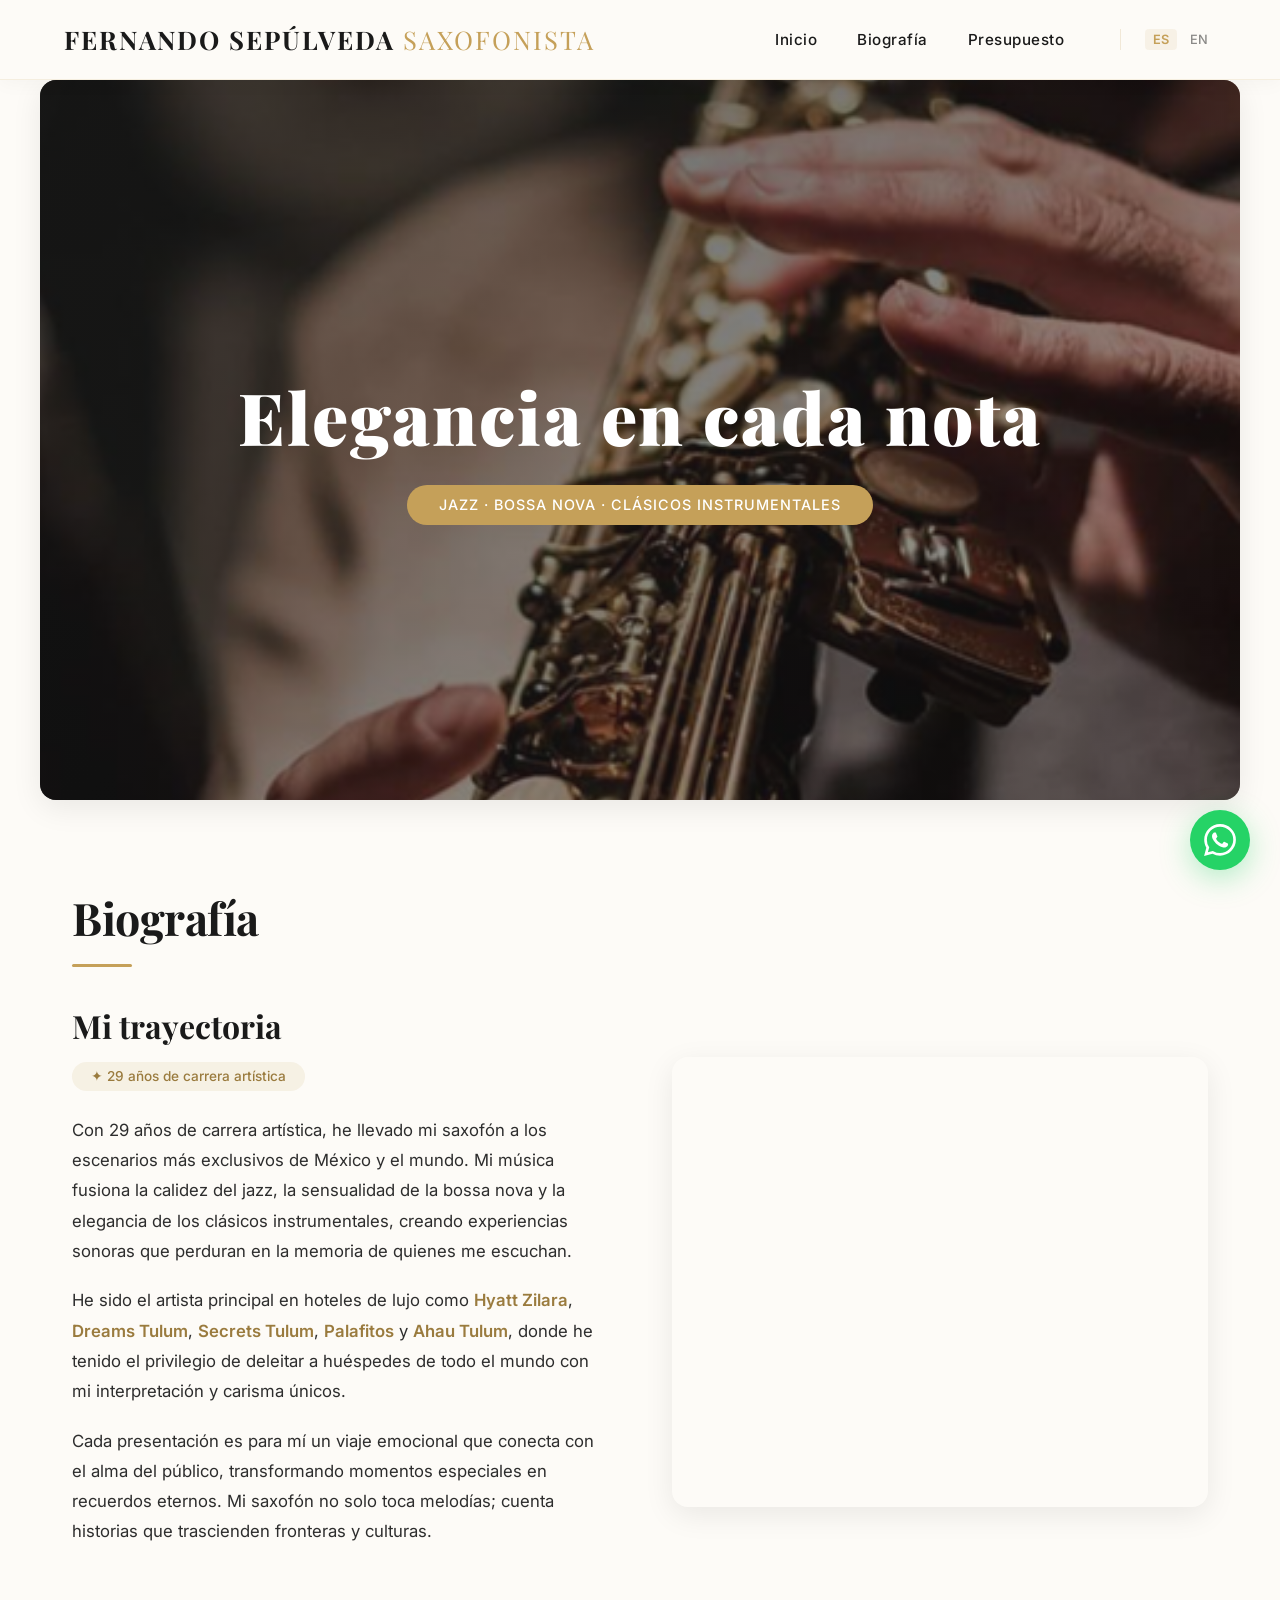
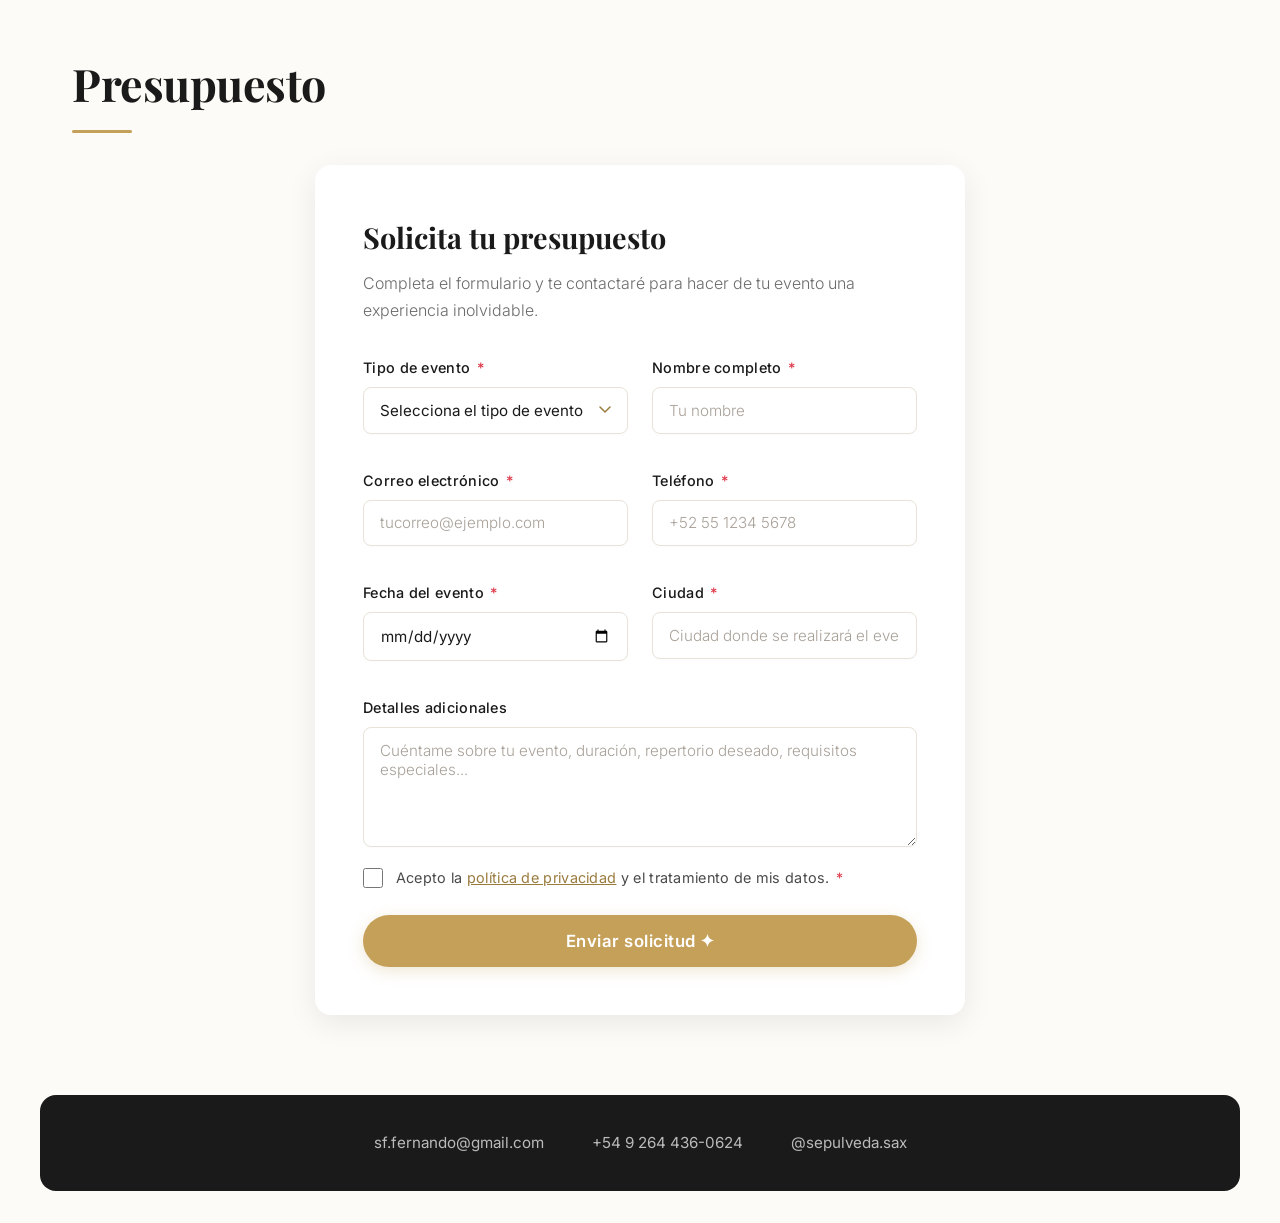
==== index.html @ f137104d "Update index.html" ====
<!DOCTYPE html>
<html lang="es">
<head>
    <meta charset="UTF-8">
    <meta name="viewport" content="width=device-width, initial-scale=1.0">
    <title>Fernando Sepúlveda · Saxofonista</title>
    <link rel="stylesheet" href="styles.css">
</head>
<body>

    <!-- ===== HEADER FIJO ===== -->
    <header class="main-header">
        <div class="logo">Fernando Sepúlveda <span class="logo-sub">Saxofonista</span></div>
        <nav class="main-nav">
            <a href="#inicio">
                <span class="lang-es">Inicio</span>
                <span class="lang-en" style="display:none;">Home</span>
            </a>
            <a href="#biografia">
                <span class="lang-es">Biografía</span>
                <span class="lang-en" style="display:none;">Biography</span>
            </a>
            <a href="#presupuesto">
                <span class="lang-es">Presupuesto</span>
                <span class="lang-en" style="display:none;">Quote</span>
            </a>
            <div class="lang-switcher">
                <button class="active" data-lang="es">ES</button>
                <button data-lang="en">EN</button>
            </div>
        </nav>
    </header>

    <!-- ===== SECCIÓN INICIO (HERO) ===== -->
    <section id="inicio" class="hero-section">
        <div class="hero-overlay">
            <h1>
                <span class="lang-es">Elegancia en cada nota</span>
                <span class="lang-en" style="display:none;">Elegance in Every Note</span>
            </h1>
            <span class="hero-badge">
                <span class="lang-es">Jazz · Bossa Nova · Clásicos Instrumentales</span>
                <span class="lang-en" style="display:none;">Jazz · Bossa Nova · Instrumental Classics</span>
            </span>
        </div>
    </section>

    <!-- ===== SECCIÓN BIOGRAFÍA ===== -->
    <section id="biografia">
        <h2 class="section-title">
            <span class="lang-es">Biografía</span>
            <span class="lang-en" style="display:none;">Biography</span>
        </h2>
        <div class="section-divider"></div>

        <div class="bio-wrapper">
            <!-- Primero el texto (bio-content) -->
            <div class="bio-content">
                <h3>
                    <span class="lang-es">Mi trayectoria</span>
                    <span class="lang-en" style="display:none;">My journey</span>
                </h3>
                <span class="bio-tag">
                    <span class="lang-es">✦ 29 años de carrera artística</span>
                    <span class="lang-en" style="display:none;">✦ 29 years of artistic career</span>
                </span>
                <p>
                    <span class="lang-es">Con 29 años de carrera artística, he llevado mi saxofón a los escenarios más exclusivos de México y el mundo. Mi música fusiona la calidez del jazz, la sensualidad de la bossa nova y la elegancia de los clásicos instrumentales, creando experiencias sonoras que perduran en la memoria de quienes me escuchan.</span>
                    <span class="lang-en" style="display:none;">With 29 years of artistic career, I have taken my saxophone to the most exclusive stages in Mexico and the world. My music blends the warmth of jazz, the sensuality of bossa nova, and the elegance of instrumental classics, creating sound experiences that linger in the memory of those who listen to me.</span>
                </p>
                <p>
                    <span class="lang-es">He sido el artista principal en hoteles de lujo como <span class="bio-highlight">Hyatt Zilara</span>, <span class="bio-highlight">Dreams Tulum</span>, <span class="bio-highlight">Secrets Tulum</span>, <span class="bio-highlight">Palafitos</span> y <span class="bio-highlight">Ahau Tulum</span>, donde he tenido el privilegio de deleitar a huéspedes de todo el mundo con mi interpretación y carisma únicos.</span>
                    <span class="lang-en" style="display:none;">I have been the main artist at luxury hotels such as <span class="bio-highlight">Hyatt Zilara</span>, <span class="bio-highlight">Dreams Tulum</span>, <span class="bio-highlight">Secrets Tulum</span>, <span class="bio-highlight">Palafitos</span> and <span class="bio-highlight">Ahau Tulum</span>, where I have had the privilege of delighting guests from all over the world with my unique interpretation and charisma.</span>
                </p>
                <p>
                    <span class="lang-es">Cada presentación es para mí un viaje emocional que conecta con el alma del público, transformando momentos especiales en recuerdos eternos. Mi saxofón no solo toca melodías; cuenta historias que trascienden fronteras y culturas.</span>
                    <span class="lang-en" style="display:none;">Each performance is for me an emotional journey that connects with the soul of the audience, transforming special moments into eternal memories. My saxophone doesn't just play melodies; it tells stories that transcend borders and cultures.</span>
                </p>
            </div>
            <!-- Después la imagen (bio-image) -->
            <div class="bio-image"></div>
        </div>
    </section>

    <!-- ===== SECCIÓN PRESUPUESTO ===== -->
    <section id="presupuesto">
        <h2 class="section-title">
            <span class="lang-es">Presupuesto</span>
            <span class="lang-en" style="display:none;">Quote</span>
        </h2>
        <div class="section-divider"></div>

        <!-- ===== FORMULARIO DE PRESUPUESTO ===== -->
        <div class="presupuesto-form">
            <h3 style="font-family: 'Playfair Display', serif; font-size: 1.8rem; color: var(--oscuro); margin-bottom: 0.5rem;">
                <span class="lang-es">Solicita tu presupuesto</span>
                <span class="lang-en" style="display:none;">Request your quote</span>
            </h3>
            <p style="color: #6B6B6B; margin-bottom: 2rem; font-weight: 300;">
                <span class="lang-es">Completa el formulario y te contactaré para hacer de tu evento una experiencia inolvidable.</span>
                <span class="lang-en" style="display:none;">Fill out the form and I'll contact you to make your event an unforgettable experience.</span>
            </p>

            <form id="form-presupuesto" action="#" method="POST">
                <div class="form-row">
                    <div class="form-group">
                        <label for="tipo-evento">
                            <span class="lang-es">Tipo de evento <span class="required">*</span></span>
                            <span class="lang-en" style="display:none;">Event type <span class="required">*</span></span>
                        </label>
                        <select id="tipo-evento" name="tipo-evento" required>
                            <option value="">Selecciona el tipo de evento</option>
                            <option value="boda">Boda</option>
                            <option value="corporativo">Evento corporativo</option>
                            <option value="privado">Evento privado</option>
                            <option value="hotel">Hotel / Resort</option>
                            <option value="otro">Otro</option>
                        </select>
                    </div>
                    <div class="form-group">
                        <label for="nombre">
                            <span class="lang-es">Nombre completo <span class="required">*</span></span>
                            <span class="lang-en" style="display:none;">Full name <span class="required">*</span></span>
                        </label>
                        <input type="text" id="nombre" name="nombre" placeholder="Tu nombre" required>
                    </div>
                </div>

                <div class="form-row">
                    <div class="form-group">
                        <label for="email">
                            <span class="lang-es">Correo electrónico <span class="required">*</span></span>
                            <span class="lang-en" style="display:none;">Email <span class="required">*</span></span>
                        </label>
                        <input type="email" id="email" name="email" placeholder="tucorreo@ejemplo.com" required>
                    </div>
                    <div class="form-group">
                        <label for="telefono">
                            <span class="lang-es">Teléfono <span class="required">*</span></span>
                            <span class="lang-en" style="display:none;">Phone <span class="required">*</span></span>
                        </label>
                        <input type="tel" id="telefono" name="telefono" placeholder="+52 55 1234 5678" required>
                    </div>
                </div>

                <div class="form-row">
                    <div class="form-group">
                        <label for="fecha">
                            <span class="lang-es">Fecha del evento <span class="required">*</span></span>
                            <span class="lang-en" style="display:none;">Event date <span class="required">*</span></span>
                        </label>
                        <input type="date" id="fecha" name="fecha" required>
                    </div>
                    <div class="form-group">
                        <label for="ciudad">
                            <span class="lang-es">Ciudad <span class="required">*</span></span>
                            <span class="lang-en" style="display:none;">City <span class="required">*</span></span>
                        </label>
                        <input type="text" id="ciudad" name="ciudad" placeholder="Ciudad donde se realizará el evento" required>
                    </div>
                </div>

                <div class="form-group">
                    <label for="mensaje">
                        <span class="lang-es">Detalles adicionales</span>
                        <span class="lang-en" style="display:none;">Additional details</span>
                    </label>
                    <textarea id="mensaje" name="mensaje" placeholder="Cuéntame sobre tu evento, duración, repertorio deseado, requisitos especiales..."></textarea>
                </div>

                <div class="checkbox-group">
                    <input type="checkbox" id="politicas" name="politicas" required>
                    <label for="politicas">
                        <span class="lang-es">Acepto la <a href="#">política de privacidad</a> y el tratamiento de mis datos. <span class="required">*</span></span>
                        <span class="lang-en" style="display:none;">I accept the <a href="#">privacy policy</a> and the processing of my data. <span class="required">*</span></span>
                    </label>
                </div>

                <button type="submit" class="btn-enviar">
                    <span class="lang-es">Enviar solicitud ✦</span>
                    <span class="lang-en" style="display:none;">Send request ✦</span>
                </button>
            </form>
        </div>
    </section>

    <!-- ===== FOOTER CENTRALIZADO Y UNIFICADO ===== -->
    <footer class="footer-grid">
        <div style="display: flex; flex-direction: row; justify-content: center; align-items: center; gap: 2rem; width: 100%; flex-wrap: wrap;">
            <a href="mailto:sf.fernando@gmail.com" class="contacto-item" style="font-size: 0.95rem; color: rgba(255,255,255,0.7); font-family: 'Inter', sans-serif; text-decoration: none; transition: all 0.3s ease; cursor: pointer;">
                sf.fernando@gmail.com
            </a>
            <a href="tel:+5492644360624" class="contacto-item" style="font-size: 0.95rem; color: rgba(255,255,255,0.7); font-family: 'Inter', sans-serif; text-decoration: none; transition: all 0.3s ease; cursor: pointer;">
                +54 9 264 436-0624
            </a>
            <a href="https://instagram.com/sepulveda.sax" target="_blank" rel="noopener noreferrer" class="contacto-item" style="font-size: 0.95rem; color: rgba(255,255,255,0.7); font-family: 'Inter', sans-serif; text-decoration: none; transition: all 0.3s ease; cursor: pointer;">
                @sepulveda.sax
            </a>
        </div>
    </footer>

    <!-- ===== BOTÓN FLOTANTE WHATSAPP ===== -->
    <a href="https://wa.me/5492644360624?text=Hola%20Fernando%2C%20me%20encantar%C3%ADa%20contratar%20tus%20servicios%20para%20un%20evento" target="_blank" class="whatsapp-float" aria-label="Contactar por WhatsApp">
        <svg viewBox="0 0 24 24">
            <path d="M17.472 14.382c-.297-.149-1.758-.867-2.03-.967-.273-.099-.471-.148-.67.15-.197.297-.767.966-.94 1.164-.173.199-.347.223-.644.075-.297-.15-1.255-.463-2.39-1.475-.883-.788-1.48-1.761-1.653-2.059-.173-.297-.018-.458.13-.606.134-.133.298-.347.446-.52.149-.174.198-.298.298-.497.099-.198.05-.371-.025-.52-.075-.149-.669-1.612-.916-2.207-.242-.579-.487-.5-.669-.51-.173-.008-.371-.01-.57-.01-.198 0-.52.074-.792.372-.272.297-1.04 1.016-1.04 2.479 0 1.462 1.065 2.875 1.213 3.074.149.198 2.096 3.2 5.077 4.487.709.306 1.262.489 1.694.625.712.227 1.36.195 1.871.118.571-.085 1.758-.719 2.006-1.413.248-.694.248-1.289.173-1.413-.074-.124-.272-.198-.57-.347m-5.421 7.403h-.004a9.87 9.87 0 01-5.031-1.378l-.361-.214-3.741.982.998-3.648-.235-.374a9.86 9.86 0 01-1.51-5.26c.001-5.45 4.436-9.884 9.888-9.884 2.64 0 5.122 1.03 6.988 2.898a9.825 9.825 0 012.893 6.994c-.003 5.45-4.437 9.884-9.885 9.884m8.413-18.297A11.815 11.815 0 0012.05 0C5.495 0 .16 5.335.157 11.892c0 2.096.547 4.142 1.588 5.945L.057 24l6.305-1.654a11.882 11.882 0 005.683 1.448h.005c6.554 0 11.89-5.335 11.893-11.893a11.821 11.821 0 00-3.48-8.413z"/>
        </svg>
    </a>

    <!-- ===== SCRIPT DE IDIOMA ===== -->
    <script>
        document.addEventListener('DOMContentLoaded', function() {
            const langButtons = document.querySelectorAll('.lang-switcher button');
            const esElements = document.querySelectorAll('.lang-es');
            const enElements = document.querySelectorAll('.lang-en');
            const selectElement = document.getElementById('tipo-evento');

            const selectTexts = {
                es: [
                    'Selecciona el tipo de evento',
                    'Boda',
                    'Evento corporativo',
                    'Evento privado',
                    'Hotel / Resort',
                    'Otro'
                ],
                en: [
                    'Select event type',
                    'Wedding',
                    'Corporate event',
                    'Private event',
                    'Hotel / Resort',
                    'Other'
                ]
            };

            function switchLanguage(lang) {
                if (lang === 'es') {
                    esElements.forEach(el => el.style.display = '');
                    enElements.forEach(el => el.style.display = 'none');
                    langButtons.forEach(btn => {
                        btn.classList.toggle('active', btn.dataset.lang === 'es');
                    });
                } else {
                    esElements.forEach(el => el.style.display = 'none');
                    enElements.forEach(el => el.style.display = '');
                    langButtons.forEach(btn => {
                        btn.classList.toggle('active', btn.dataset.lang === 'en');
                    });
                }

                if (selectElement) {
                    const options = selectElement.options;
                    const texts = lang === 'es' ? selectTexts.es : selectTexts.en;
                    for (let i = 0; i < options.length && i < texts.length; i++) {
                        options[i].textContent = texts[i];
                    }
                }
            }

            langButtons.forEach(btn => {
                btn.addEventListener('click', function(e) {
                    const lang = this.dataset.lang;
                    switchLanguage(lang);
                });
            });

            switchLanguage('es');
        });
    </script>

</body>
</html>
---- styles.css ----
/* ===== IMPORTS ===== */
@import url('https://fonts.googleapis.com/css2?family=Playfair+Display:ital,wght@0,400;0,700;0,900;1,400&family=Inter:wght@300;400;500;600;700&display=swap');

/* ===== RESET & BASE ===== */
*,
*::before,
*::after {
    margin: 0;
    padding: 0;
    box-sizing: border-box;
}

html {
    scroll-behavior: smooth;
}

body {
    font-family: 'Inter', sans-serif;
    background-color: #FDFBF7;
    color: #1A1A1A;
    line-height: 1.7;
    padding-top: 80px;
}

/* ===== VARIABLES PREMIUM ===== */
:root {
    --crema: #FDFBF7;
    --oscuro: #1A1A1A;
    --dorado: #C5A059;
    --dorado-oscuro: #9A7B3E;
    --blanco: #FFFFFF;
    --whatsapp: #25D366;
    --shadow: 0 8px 30px rgba(0, 0, 0, 0.08);
    --shadow-hover: 0 12px 40px rgba(0, 0, 0, 0.12);
    --radius: 16px;
    --transition: 0.3s cubic-bezier(0.4, 0, 0.2, 1);
}

/* ===== CORRECCIÓN QUIRÚRGICA: FRENO DE MENÚ ===== */
#inicio,
#biografia,
#presupuesto,
.presupuesto-section,
.presupuesto-form,
section[id] {
    scroll-margin-top: 140px;
}

/* ===== HEADER FIJO ===== */
.main-header {
    position: fixed;
    top: 0;
    left: 0;
    width: 100%;
    height: 80px;
    background: rgba(253, 251, 247, 0.92);
    backdrop-filter: blur(12px);
    -webkit-backdrop-filter: blur(12px);
    display: flex;
    align-items: center;
    justify-content: space-between;
    padding: 0 4rem;
    z-index: 1000;
    border-bottom: 1px solid rgba(197, 160, 89, 0.15);
    box-shadow: 0 2px 20px rgba(0, 0, 0, 0.04);
}

.logo {
    font-family: 'Playfair Display', serif;
    font-size: 1.6rem;
    font-weight: 700;
    letter-spacing: 2px;
    color: var(--oscuro);
    text-transform: uppercase;
}

.logo .logo-dot {
    color: var(--dorado);
    margin: 0 0.3rem;
}

.logo .logo-sub {
    color: var(--dorado);
    font-weight: 400;
}

/* ===== NAVEGACIÓN ===== */
.main-nav {
    display: flex;
    align-items: center;
    gap: 2.5rem;
}

.main-nav a {
    color: var(--oscuro);
    text-decoration: none;
    font-weight: 500;
    font-size: 0.95rem;
    letter-spacing: 0.5px;
    transition: var(--transition);
    position: relative;
    padding: 0.3rem 0;
}

.main-nav a::after {
    content: '';
    position: absolute;
    bottom: -2px;
    left: 0;
    width: 0;
    height: 2px;
    background: var(--dorado);
    transition: var(--transition);
}

.main-nav a:hover::after,
.main-nav a.active::after {
    width: 100%;
}

.main-nav a:hover {
    color: var(--dorado-oscuro);
}

.main-nav a.active {
    color: var(--dorado-oscuro);
}

/* ===== SELECTOR DE IDIOMAS ===== */
.lang-switcher {
    display: flex;
    gap: 0.3rem;
    margin-left: 1rem;
    padding-left: 1.5rem;
    border-left: 1px solid rgba(197, 160, 89, 0.2);
}

.lang-switcher button {
    background: none;
    border: none;
    font-family: 'Inter', sans-serif;
    font-size: 0.8rem;
    font-weight: 500;
    color: var(--oscuro);
    opacity: 0.5;
    cursor: pointer;
    padding: 0.2rem 0.5rem;
    border-radius: 4px;
    transition: var(--transition);
}

.lang-switcher button:hover {
    opacity: 0.8;
}

.lang-switcher button.active {
    opacity: 1;
    color: var(--dorado);
    font-weight: 600;
    background: rgba(197, 160, 89, 0.1);
}

/* ===== SECCIONES ===== */
section {
    max-width: 1200px;
    margin: 0 auto 5rem auto;
    padding: 0 2rem;
}

/* ===== PORTADA (HERO) ===== */
.hero-section {
    position: relative;
    min-height: 80vh;
    border-radius: var(--radius);
    overflow: hidden;
    margin-bottom: 5rem;
    background: url('kabuz.png') center / cover no-repeat;
    box-shadow: var(--shadow);
}

.hero-overlay {
    position: absolute;
    inset: 0;
    background: linear-gradient(135deg, rgba(26, 26, 26, 0.7) 0%, rgba(26, 26, 26, 0.4) 100%);
    display: flex;
    flex-direction: column;
    justify-content: center;
    align-items: center;
    text-align: center;
    padding: 3rem;
}

.hero-overlay h1 {
    font-family: 'Playfair Display', serif;
    font-size: 4.5rem;
    font-weight: 900;
    color: var(--blanco);
    margin-bottom: 0.5rem;
    letter-spacing: 2px;
}

.hero-overlay .hero-subtitle {
    font-size: 1.3rem;
    font-weight: 300;
    color: rgba(255, 255, 255, 0.85);
    letter-spacing: 4px;
    text-transform: uppercase;
    margin-bottom: 1.5rem;
}

.hero-overlay .hero-badge {
    display: inline-block;
    background: var(--dorado);
    color: var(--blanco);
    padding: 0.5rem 2rem;
    border-radius: 30px;
    font-size: 0.9rem;
    font-weight: 500;
    letter-spacing: 1px;
    text-transform: uppercase;
}

/* ===== TÍTULOS DE SECCIÓN ===== */
.section-title {
    font-family: 'Playfair Display', serif;
    font-size: 2.8rem;
    font-weight: 700;
    color: var(--oscuro);
    margin-bottom: 0.5rem;
    letter-spacing: -0.5px;
}

.section-subtitle {
    font-size: 1.1rem;
    color: #6B6B6B;
    margin-bottom: 2.5rem;
    font-weight: 300;
}

.section-divider {
    width: 60px;
    height: 3px;
    background: var(--dorado);
    margin: 0.5rem 0 2rem 0;
    border-radius: 10px;
}

/* ===== BIOGRAFÍA ===== */
.bio-wrapper {
    display: flex;
    flex-direction: row;
    gap: 4rem;
    align-items: center;
}

.bio-image {
    height: 450px;
    border-radius: var(--radius);
    background: url('perfil1.PNG') center top / cover no-repeat;
    box-shadow: var(--shadow);
    transition: var(--transition);
    flex: 1;
    order: 2;
}

.bio-content {
    flex: 1;
    order: 1;
}

.bio-image:hover {
    transform: scale(1.01);
    box-shadow: var(--shadow-hover);
}

.bio-content h3 {
    font-family: 'Playfair Display', serif;
    font-size: 2rem;
    color: var(--oscuro);
    margin-bottom: 0.5rem;
}

.bio-content .bio-tag {
    display: inline-block;
    background: rgba(197, 160, 89, 0.12);
    color: var(--dorado-oscuro);
    padding: 0.2rem 1.2rem;
    border-radius: 20px;
    font-size: 0.85rem;
    font-weight: 500;
    margin-bottom: 1.5rem;
}

.bio-content p {
    margin-bottom: 1.2rem;
    color: #2D2D2D;
    font-size: 1.05rem;
    line-height: 1.8;
}

.bio-content .bio-highlight {
    color: var(--dorado-oscuro);
    font-weight: 600;
}

/* ===== PRESUPUESTO ===== */
.presupuesto-grid {
    display: grid;
    grid-template-columns: repeat(auto-fit, minmax(260px, 1fr));
    gap: 2rem;
    margin-top: 2rem;
    margin-bottom: 3rem;
}

.tarjeta-precio {
    background: var(--blanco);
    padding: 2.5rem 2rem;
    border-radius: var(--radius);
    border: 1px solid rgba(197, 160, 89, 0.15);
    text-align: center;
    transition: var(--transition);
}

.tarjeta-precio:hover {
    transform: translateY(-8px);
    box-shadow: var(--shadow-hover);
    border-color: var(--dorado);
}

.tarjeta-precio .plan-icon {
    font-size: 2.5rem;
    margin-bottom: 0.5rem;
}

.tarjeta-precio .plan-name {
    font-family: 'Playfair Display', serif;
    font-size: 1.5rem;
    font-weight: 700;
    color: var(--oscuro);
    margin-bottom: 0.3rem;
}

.tarjeta-precio .plan-price {
    font-size: 2.5rem;
    font-weight: 700;
    color: var(--dorado);
    margin: 0.8rem 0;
}

.tarjeta-precio .plan-price small {
    font-size: 1rem;
    font-weight: 400;
    color: #6B6B6B;
}

.tarjeta-precio .plan-features {
    list-style: none;
    margin: 1.5rem 0;
    text-align: left;
}

.tarjeta-precio .plan-features li {
    padding: 0.5rem 0;
    border-bottom: 1px solid rgba(0, 0, 0, 0.04);
    font-size: 0.95rem;
    color: #3D3D3D;
}

.tarjeta-precio .plan-features li:last-child {
    border-bottom: none;
}

.tarjeta-precio .plan-features li::before {
    content: '✦ ';
    color: var(--dorado);
}

.btn-plan {
    display: inline-block;
    background: var(--dorado);
    color: var(--blanco);
    padding: 0.7rem 2.5rem;
    border-radius: 30px;
    text-decoration: none;
    font-weight: 600;
    font-size: 0.95rem;
    transition: var(--transition);
    border: none;
    cursor: pointer;
}

.btn-plan:hover {
    background: var(--dorado-oscuro);
    transform: scale(1.04);
    box-shadow: 0 8px 25px rgba(197, 160, 89, 0.3);
}

.tarjeta-precio.destacada {
    border: 2px solid var(--dorado);
    background: linear-gradient(145deg, #FFFFFF, #FDFBF7);
    position: relative;
}

.tarjeta-precio.destacada::before {
    content: '★ RECOMENDADO';
    position: absolute;
    top: -12px;
    left: 50%;
    transform: translateX(-50%);
    background: var(--dorado);
    color: var(--blanco);
    font-size: 0.7rem;
    font-weight: 700;
    padding: 0.2rem 1.5rem;
    border-radius: 30px;
    letter-spacing: 1px;
}

/* ===== FORMULARIO DE PRESUPUESTO (ESTILOS PREMIUM) ===== */
.presupuesto-form {
    background: var(--blanco);
    padding: 3rem;
    border-radius: var(--radius);
    box-shadow: var(--shadow);
    max-width: 650px;
    margin: 0 auto;
}

.presupuesto-form .form-row {
    display: grid;
    grid-template-columns: 1fr 1fr;
    gap: 1.5rem;
    margin-bottom: 1rem;
}

.presupuesto-form .form-group {
    display: flex;
    flex-direction: column;
    gap: 0.4rem;
    margin-bottom: 1.2rem;
}

.presupuesto-form .form-group.full-width {
    grid-column: 1 / -1;
}

.presupuesto-form label {
    font-weight: 500;
    font-size: 0.9rem;
    color: var(--oscuro);
    letter-spacing: 0.3px;
}

.presupuesto-form label .required {
    color: #DC3545;
    margin-left: 2px;
}

.presupuesto-form input[type="text"],
.presupuesto-form input[type="email"],
.presupuesto-form input[type="tel"],
.presupuesto-form input[type="date"],
.presupuesto-form select,
.presupuesto-form textarea {
    width: 100%;
    padding: 0.8rem 1rem;
    font-family: 'Inter', sans-serif;
    font-size: 0.95rem;
    color: var(--oscuro);
    background: #FFFFFF;
    border: 1.5px solid #E8E3D8;
    border-radius: 8px;
    transition: var(--transition);
    outline: none;
    box-shadow: 0 1px 3px rgba(0, 0, 0, 0.02);
}

.presupuesto-form input[type="text"]:focus,
.presupuesto-form input[type="email"]:focus,
.presupuesto-form input[type="tel"]:focus,
.presupuesto-form input[type="date"]:focus,
.presupuesto-form select:focus,
.presupuesto-form textarea:focus,
.presupuesto-form input[type="text"]:focus-visible,
.presupuesto-form input[type="email"]:focus-visible,
.presupuesto-form input[type="tel"]:focus-visible,
.presupuesto-form input[type="date"]:focus-visible,
.presupuesto-form select:focus-visible,
.presupuesto-form textarea:focus-visible {
    border-color: #C5A059;
    box-shadow: 0 0 0 3px rgba(197, 160, 89, 0.12);
    outline: none;
}

.presupuesto-form input[type="text"]::placeholder,
.presupuesto-form input[type="email"]::placeholder,
.presupuesto-form input[type="tel"]::placeholder,
.presupuesto-form input[type="date"]::placeholder,
.presupuesto-form select::placeholder,
.presupuesto-form textarea::placeholder {
    color: #A8A098;
    font-weight: 300;
}

.presupuesto-form select {
    appearance: none;
    background-image: url("data:image/svg+xml,%3Csvg xmlns='http://www.w3.org/2000/svg' width='12' height='8' viewBox='0 0 12 8'%3E%3Cpath d='M1 1l5 5 5-5' stroke='%239A7B3E' stroke-width='1.5' fill='none' stroke-linecap='round'/%3E%3C/svg%3E");
    background-repeat: no-repeat;
    background-position: right 1rem center;
    background-size: 12px;
    cursor: pointer;
}

.presupuesto-form textarea {
    resize: vertical;
    min-height: 120px;
}

.presupuesto-form .checkbox-group {
    display: flex;
    align-items: flex-start;
    gap: 0.8rem;
    margin: 1rem 0 1.5rem 0;
}

.presupuesto-form .checkbox-group input[type="checkbox"] {
    width: 20px;
    height: 20px;
    min-width: 20px;
    margin-top: 2px;
    accent-color: var(--dorado);
    cursor: pointer;
}

.presupuesto-form .checkbox-group label {
    font-size: 0.9rem;
    font-weight: 400;
    color: #4A4A4A;
    cursor: pointer;
}

.presupuesto-form .checkbox-group label a {
    color: var(--dorado-oscuro);
    text-decoration: underline;
    transition: var(--transition);
}

.presupuesto-form .checkbox-group label a:hover {
    color: var(--dorado);
}

/* ===== BOTÓN DE ENVÍO PREMIUM ===== */
.btn-enviar {
    width: 100%;
    padding: 1rem 2rem;
    background: #C5A059;
    color: #FFFFFF;
    font-family: 'Inter', sans-serif;
    font-size: 1.05rem;
    font-weight: 600;
    border: none;
    border-radius: 30px;
    cursor: pointer;
    transition: var(--transition);
    letter-spacing: 0.5px;
    box-shadow: 0 4px 15px rgba(197, 160, 89, 0.25);
}

.btn-enviar:hover {
    background: #9A7B3E;
    transform: translateY(-2px);
    box-shadow: 0 8px 30px rgba(197, 160, 89, 0.35);
}

.btn-enviar:active {
    transform: translateY(0);
}

/* ===== FOOTER REDISEÑADO ===== */
.footer-grid {
    max-width: 1200px;
    margin: 0 auto 2rem auto;
    padding: 2rem 2rem;
    background: var(--oscuro);
    border-radius: var(--radius);
    display: flex;
    justify-content: center;
    align-items: center;
    flex-wrap: wrap;
    gap: 2rem;
}

/* ===== CONTACTO ITEMS ===== */
.contacto-item {
    font-size: 0.95rem;
    color: rgba(255, 255, 255, 0.7);
    font-family: 'Inter', sans-serif;
    text-decoration: none;
    transition: all 0.3s ease;
    cursor: pointer;
    padding: 0.2rem 0.5rem;
    border-radius: 4px;
}

.contacto-item:hover {
    color: #C5A059;
    transform: scale(1.02);
    background: rgba(197, 160, 89, 0.08);
}

/* ===== BOTÓN FLOTANTE WHATSAPP ===== */
.whatsapp-float {
    position: fixed;
    bottom: 30px;
    right: 30px;
    z-index: 999;
    width: 60px;
    height: 60px;
    background: var(--whatsapp);
    border-radius: 50%;
    display: flex;
    align-items: center;
    justify-content: center;
    box-shadow: 0 8px 30px rgba(37, 211, 102, 0.35);
    transition: var(--transition);
    text-decoration: none;
}

.whatsapp-float:hover {
    transform: scale(1.1);
    box-shadow: 0 12px 40px rgba(37, 211, 102, 0.45);
}

.whatsapp-float svg {
    width: 32px;
    height: 32px;
    fill: var(--blanco);
}

/* ===== RESPONSIVE ===== */
@media (max-width: 992px) {
    .main-header {
        padding: 0 2rem;
    }

    .main-nav {
        gap: 1.5rem;
    }

    .hero-overlay h1 {
        font-size: 3.5rem;
    }

    .bio-wrapper {
        gap: 2.5rem;
    }

    .presupuesto-form {
        padding: 2rem;
    }
}

@media (max-width: 768px) {
    body {
        padding-top: 130px;
    }

    #inicio,
    #biografia,
    #presupuesto,
    .presupuesto-section,
    .presupuesto-form,
    section[id] {
        scroll-margin-top: 140px;
    }

    .main-header {
        height: auto;
        padding: 0.8rem 1rem;
        flex-wrap: wrap;
        gap: 0.5rem;
        flex-direction: column;
        align-items: center;
        width: 100%;
        background: rgba(253, 251, 247, 0.95);
    }

    .logo {
        font-size: 1.05rem;
        letter-spacing: 1px;
        text-align: center;
        padding: 0.2rem 0;
        width: 100%;
    }

    .logo .logo-dot {
        margin: 0 0.15rem;
    }

    .main-nav {
        gap: 0.6rem;
        flex-wrap: wrap;
        justify-content: center;
        width: 100%;
        padding: 0.2rem 0;
    }

    .main-nav a {
        font-size: 0.85rem;
        padding: 0.2rem 0.4rem;
    }

    .lang-switcher {
        margin-left: 0.3rem;
        padding-left: 0.6rem;
    }

    .lang-switcher button {
        font-size: 0.7rem;
        padding: 0.1rem 0.3rem;
    }

    .hero-section {
        min-height: 60vh;
        margin-bottom: 3rem;
    }

    .hero-overlay h1 {
        font-size: 2.5rem;
    }

    .hero-overlay .hero-subtitle {
        font-size: 1rem;
        letter-spacing: 2px;
    }

    section {
        padding: 0 1.2rem;
        margin-bottom: 3rem;
    }

    .section-title {
        font-size: 2.2rem;
    }

    /* ===== BIOGRAFÍA MÓVIL ===== */
    .bio-wrapper {
        flex-direction: column;
        gap: 2rem;
    }

    .bio-image {
        height: 340px;
        order: 1;
        width: 100%;
        background: url('perfil1.PNG') center top / cover no-repeat;
    }

    .bio-content {
        order: 2;
        width: 100%;
    }

    .presupuesto-grid {
        grid-template-columns: 1fr;
        max-width: 400px;
        margin-left: auto;
        margin-right: auto;
    }

    /* ===== FORMULARIO MÓVIL ===== */
    .presupuesto-form {
        padding: 1.2rem;
        width: 100%;
        max-width: 100%;
        margin: 0;
    }

    .presupuesto-form .form-row {
        grid-template-columns: 1fr;
        gap: 0;
        width: 100%;
    }

    .presupuesto-form .form-group {
        width: 100%;
        margin-bottom: 1rem;
    }

    .presupuesto-form .form-group.full-width {
        grid-column: 1;
    }

    .presupuesto-form input[type="text"],
    .presupuesto-form input[type="email"],
    .presupuesto-form input[type="tel"],
    .presupuesto-form input[type="date"],
    .presupuesto-form select,
    .presupuesto-form textarea {
        width: 100%;
        font-size: 0.95rem;
        padding: 0.8rem 1rem;
    }

    .footer-grid {
        flex-direction: column;
        align-items: center;
        padding: 2rem 1.5rem;
        gap: 1rem;
    }

    .whatsapp-float {
        width: 50px;
        height: 50px;
        bottom: 20px;
        right: 20px;
    }

    .whatsapp-float svg {
        width: 26px;
        height: 26px;
    }
}

@media (max-width: 480px) {
    .main-nav a {
        font-size: 0.75rem;
    }

    .main-nav {
        gap: 0.5rem;
    }

    .lang-switcher button {
        font-size: 0.6rem;
        padding: 0.1rem 0.25rem;
    }

    .hero-overlay h1 {
        font-size: 2rem;
    }

    .hero-overlay .hero-subtitle {
        font-size: 0.8rem;
        letter-spacing: 1px;
    }

    .section-title {
        font-size: 1.8rem;
    }

    .bio-image {
        height: 280px;
        background: url('perfil1.PNG') center top / cover no-repeat;
    }

    .presupuesto-form {
        padding: 1rem;
    }

    .presupuesto-form input[type="text"],
    .presupuesto-form input[type="email"],
    .presupuesto-form input[type="tel"],
    .presupuesto-form input[type="date"],
    .presupuesto-form select,
    .presupuesto-form textarea {
        font-size: 0.9rem;
        padding: 0.7rem 0.8rem;
    }

    .btn-enviar {
        font-size: 0.95rem;
        padding: 0.8rem 1.5rem;
    }

    .contacto-item {
        font-size: 0.85rem;
        padding: 0.1rem 0.3rem;
    }
}
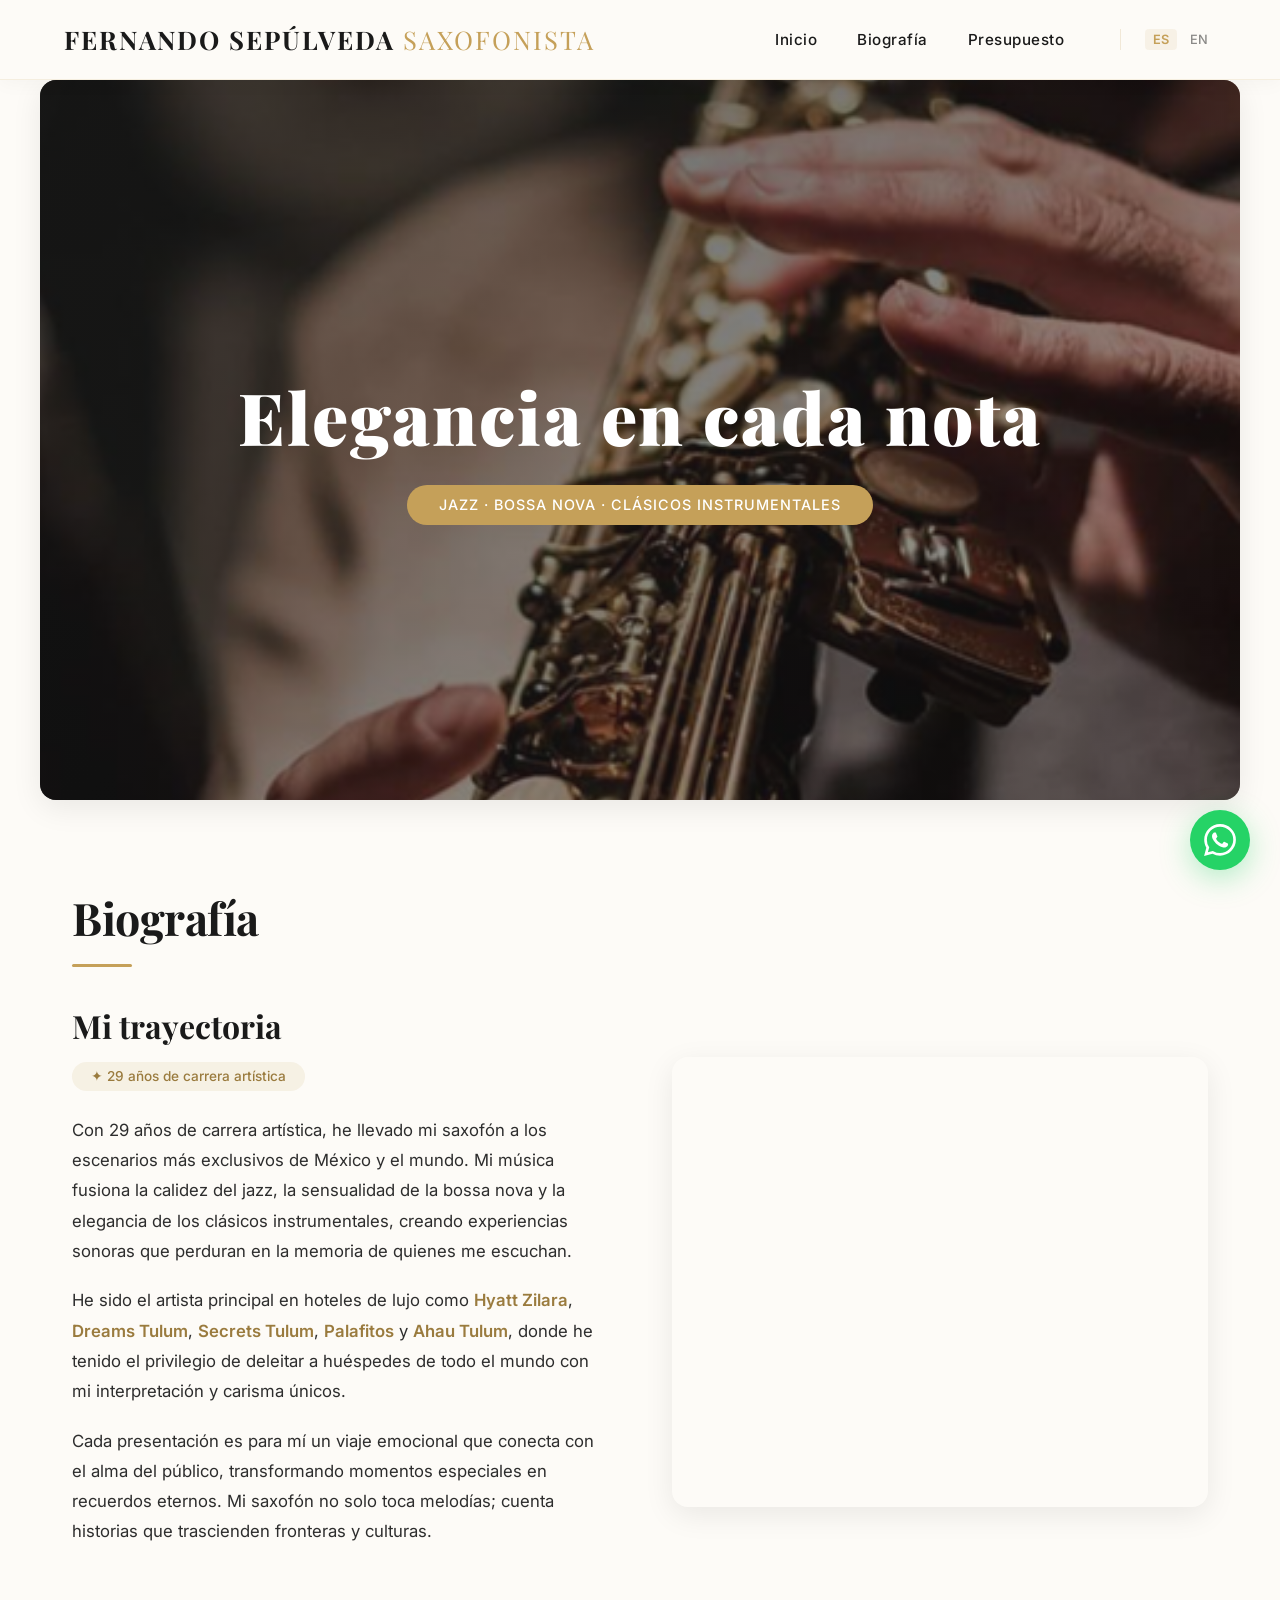
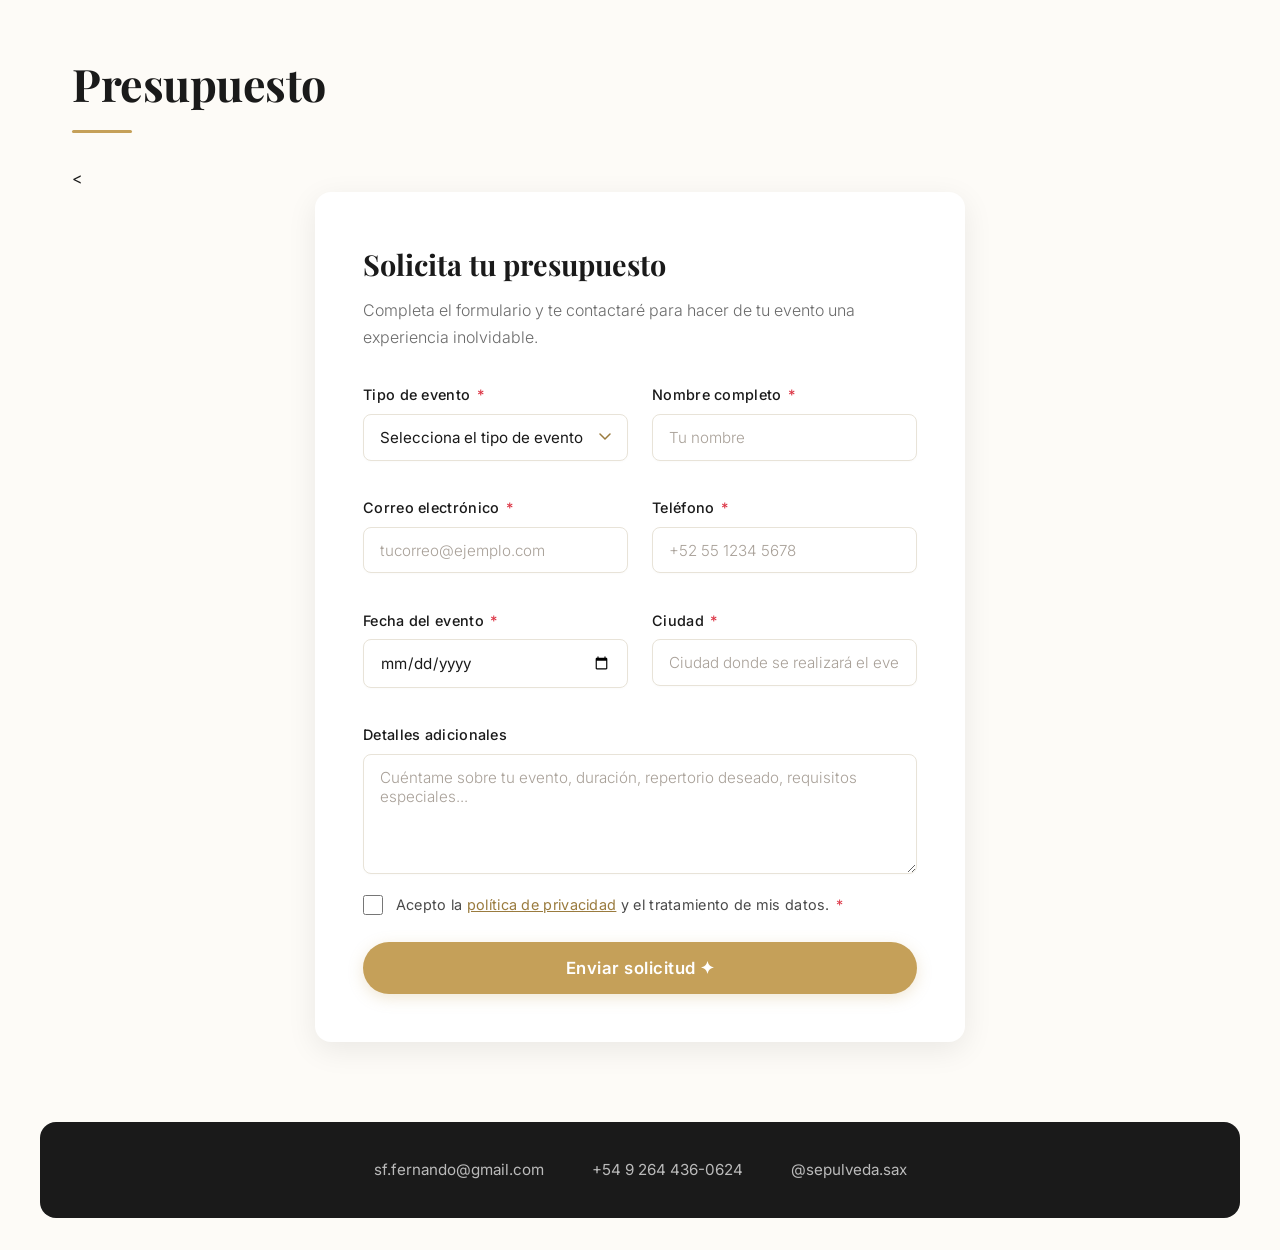
==== commit b29d6b50: "Update index.html" ====
--- a/index.html
+++ b/index.html
@@ -91,7 +91,7 @@
         <div class="section-divider"></div>
 
         <!-- ===== FORMULARIO DE PRESUPUESTO ===== -->
-        <div class="presupuesto-form">
+        <<form class="presupuesto-form" action="https://formspree.io" method="POST">
             <h3 style="font-family: 'Playfair Display', serif; font-size: 1.8rem; color: var(--oscuro); margin-bottom: 0.5rem;">
                 <span class="lang-es">Solicita tu presupuesto</span>
                 <span class="lang-en" style="display:none;">Request your quote</span>
@@ -101,87 +101,103 @@
                 <span class="lang-en" style="display:none;">Fill out the form and I'll contact you to make your event an unforgettable experience.</span>
             </p>
 
-            <form id="form-presupuesto" action="#" method="POST">
-                <div class="form-row">
-                    <div class="form-group">
-                        <label for="tipo-evento">
-                            <span class="lang-es">Tipo de evento <span class="required">*</span></span>
-                            <span class="lang-en" style="display:none;">Event type <span class="required">*</span></span>
-                        </label>
-                        <select id="tipo-evento" name="tipo-evento" required>
-                            <option value="">Selecciona el tipo de evento</option>
-                            <option value="boda">Boda</option>
-                            <option value="corporativo">Evento corporativo</option>
-                            <option value="privado">Evento privado</option>
-                            <option value="hotel">Hotel / Resort</option>
-                            <option value="otro">Otro</option>
-                        </select>
-                    </div>
-                    <div class="form-group">
-                        <label for="nombre">
-                            <span class="lang-es">Nombre completo <span class="required">*</span></span>
-                            <span class="lang-en" style="display:none;">Full name <span class="required">*</span></span>
-                        </label>
-                        <input type="text" id="nombre" name="nombre" placeholder="Tu nombre" required>
-                    </div>
-                </div>
-
-                <div class="form-row">
-                    <div class="form-group">
-                        <label for="email">
-                            <span class="lang-es">Correo electrónico <span class="required">*</span></span>
-                            <span class="lang-en" style="display:none;">Email <span class="required">*</span></span>
-                        </label>
-                        <input type="email" id="email" name="email" placeholder="tucorreo@ejemplo.com" required>
-                    </div>
-                    <div class="form-group">
-                        <label for="telefono">
-                            <span class="lang-es">Teléfono <span class="required">*</span></span>
-                            <span class="lang-en" style="display:none;">Phone <span class="required">*</span></span>
-                        </label>
-                        <input type="tel" id="telefono" name="telefono" placeholder="+52 55 1234 5678" required>
-                    </div>
-                </div>
-
-                <div class="form-row">
-                    <div class="form-group">
-                        <label for="fecha">
-                            <span class="lang-es">Fecha del evento <span class="required">*</span></span>
-                            <span class="lang-en" style="display:none;">Event date <span class="required">*</span></span>
-                        </label>
-                        <input type="date" id="fecha" name="fecha" required>
-                    </div>
-                    <div class="form-group">
-                        <label for="ciudad">
-                            <span class="lang-es">Ciudad <span class="required">*</span></span>
-                            <span class="lang-en" style="display:none;">City <span class="required">*</span></span>
-                        </label>
-                        <input type="text" id="ciudad" name="ciudad" placeholder="Ciudad donde se realizará el evento" required>
-                    </div>
-                </div>
-
-                <div class="form-group">
-                    <label for="mensaje">
-                        <span class="lang-es">Detalles adicionales</span>
-                        <span class="lang-en" style="display:none;">Additional details</span>
-                    </label>
-                    <textarea id="mensaje" name="mensaje" placeholder="Cuéntame sobre tu evento, duración, repertorio deseado, requisitos especiales..."></textarea>
-                </div>
-
-                <div class="checkbox-group">
-                    <input type="checkbox" id="politicas" name="politicas" required>
-                    <label for="politicas">
-                        <span class="lang-es">Acepto la <a href="#">política de privacidad</a> y el tratamiento de mis datos. <span class="required">*</span></span>
-                        <span class="lang-en" style="display:none;">I accept the <a href="#">privacy policy</a> and the processing of my data. <span class="required">*</span></span>
-                    </label>
-                </div>
-
-                <button type="submit" class="btn-enviar">
-                    <span class="lang-es">Enviar solicitud ✦</span>
-                    <span class="lang-en" style="display:none;">Send request ✦</span>
-                </button>
-            </form>
-        </div>
+            <div class="form-row">
+                <div class="form-group">
+                    <label for="tipo-evento">
+                        <span class="lang-es">Tipo de evento <span class="required">*</span></span>
+                        <span class="lang-en" style="display:none;">Event type <span class="required">*</span></span>
+                    </label>
+                    <select id="tipo-evento" name="event_type" required>
+                        <option value="">
+                            <span class="lang-es">Selecciona el tipo de evento</span>
+                            <span class="lang-en" style="display:none;">Select event type</span>
+                        </option>
+                        <option value="boda">
+                            <span class="lang-es">Boda</span>
+                            <span class="lang-en" style="display:none;">Wedding</span>
+                        </option>
+                        <option value="corporativo">
+                            <span class="lang-es">Evento corporativo</span>
+                            <span class="lang-en" style="display:none;">Corporate event</span>
+                        </option>
+                        <option value="privado">
+                            <span class="lang-es">Evento privado</span>
+                            <span class="lang-en" style="display:none;">Private event</span>
+                        </option>
+                        <option value="hotel">
+                            <span class="lang-es">Hotel / Resort</span>
+                            <span class="lang-en" style="display:none;">Hotel / Resort</span>
+                        </option>
+                        <option value="otro">
+                            <span class="lang-es">Otro</span>
+                            <span class="lang-en" style="display:none;">Other</span>
+                        </option>
+                    </select>
+                </div>
+                <div class="form-group">
+                    <label for="nombre">
+                        <span class="lang-es">Nombre completo <span class="required">*</span></span>
+                        <span class="lang-en" style="display:none;">Full name <span class="required">*</span></span>
+                    </label>
+                    <input type="text" id="nombre" name="name" placeholder="Tu nombre" required>
+                </div>
+            </div>
+
+            <div class="form-row">
+                <div class="form-group">
+                    <label for="email">
+                        <span class="lang-es">Correo electrónico <span class="required">*</span></span>
+                        <span class="lang-en" style="display:none;">Email <span class="required">*</span></span>
+                    </label>
+                    <input type="email" id="email" name="email" placeholder="tucorreo@ejemplo.com" required>
+                </div>
+                <div class="form-group">
+                    <label for="telefono">
+                        <span class="lang-es">Teléfono <span class="required">*</span></span>
+                        <span class="lang-en" style="display:none;">Phone <span class="required">*</span></span>
+                    </label>
+                    <input type="tel" id="telefono" name="phone" placeholder="+52 55 1234 5678" required>
+                </div>
+            </div>
+
+            <div class="form-row">
+                <div class="form-group">
+                    <label for="fecha">
+                        <span class="lang-es">Fecha del evento <span class="required">*</span></span>
+                        <span class="lang-en" style="display:none;">Event date <span class="required">*</span></span>
+                    </label>
+                    <input type="date" id="fecha" name="date" required>
+                </div>
+                <div class="form-group">
+                    <label for="ciudad">
+                        <span class="lang-es">Ciudad <span class="required">*</span></span>
+                        <span class="lang-en" style="display:none;">City <span class="required">*</span></span>
+                    </label>
+                    <input type="text" id="ciudad" name="city" placeholder="Ciudad donde se realizará el evento" required>
+                </div>
+            </div>
+
+            <div class="form-group">
+                <label for="mensaje">
+                    <span class="lang-es">Detalles adicionales</span>
+                    <span class="lang-en" style="display:none;">Additional details</span>
+                </label>
+                <textarea id="mensaje" name="message" placeholder="Cuéntame sobre tu evento, duración, repertorio deseado, requisitos especiales..."></textarea>
+            </div>
+
+            <div class="checkbox-group">
+                <input type="checkbox" id="politicas" name="politicas" required>
+                <label for="politicas">
+                    <span class="lang-es">Acepto la <a href="#">política de privacidad</a> y el tratamiento de mis datos. <span class="required">*</span></span>
+                    <span class="lang-en" style="display:none;">I accept the <a href="#">privacy policy</a> and the processing of my data. <span class="required">*</span></span>
+                </label>
+            </div>
+
+            <button type="submit" class="btn-enviar">
+                <span class="lang-es">Enviar solicitud ✦</span>
+                <span class="lang-en" style="display:none;">Send request ✦</span>
+            </button>
+        </form>
     </section>
 
     <!-- ===== FOOTER CENTRALIZADO Y UNIFICADO ===== -->
--- a/styles.css
+++ b/styles.css
@@ -74,11 +74,6 @@
     text-transform: uppercase;
 }
 
-.logo .logo-dot {
-    color: var(--dorado);
-    margin: 0 0.3rem;
-}
-
 .logo .logo-sub {
     color: var(--dorado);
     font-weight: 400;
@@ -254,12 +249,13 @@
 }
 
 .bio-image {
-    height: 450px;
+    display: block;
+    min-height: 450px;
+    flex: 1;
     border-radius: var(--radius);
     background: url('perfil1.PNG') center top / cover no-repeat;
     box-shadow: var(--shadow);
     transition: var(--transition);
-    flex: 1;
     order: 2;
 }
 
@@ -693,10 +689,6 @@
         width: 100%;
     }
 
-    .logo .logo-dot {
-        margin: 0 0.15rem;
-    }
-
     .main-nav {
         gap: 0.6rem;
         flex-wrap: wrap;
@@ -750,10 +742,11 @@
     }
 
     .bio-image {
+        width: 100%;
         height: 340px;
+        min-height: 340px;
         order: 1;
-        width: 100%;
-        background: url('perfil1.PNG') center top / cover no-repeat;
+        flex: none;
     }
 
     .bio-content {
@@ -851,7 +844,7 @@
 
     .bio-image {
         height: 280px;
-        background: url('perfil1.PNG') center top / cover no-repeat;
+        min-height: 280px;
     }
 
     .presupuesto-form {
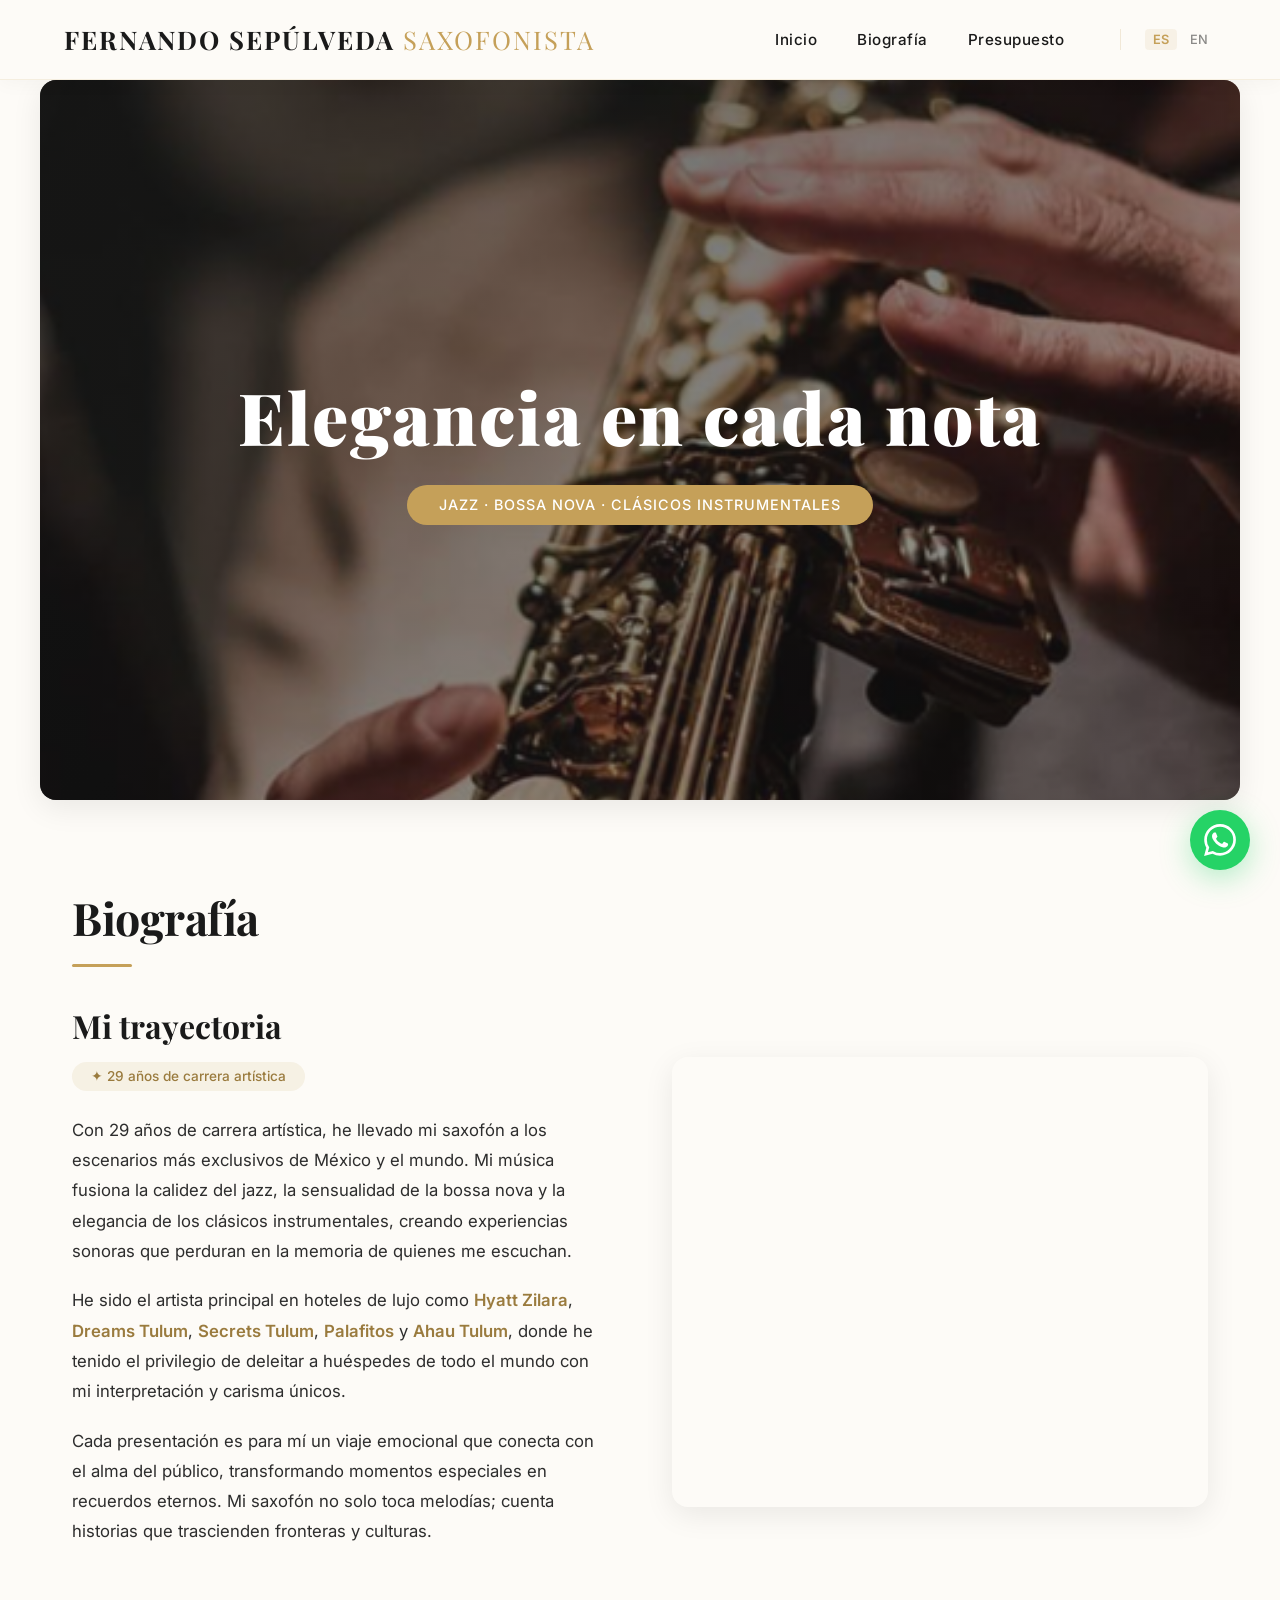
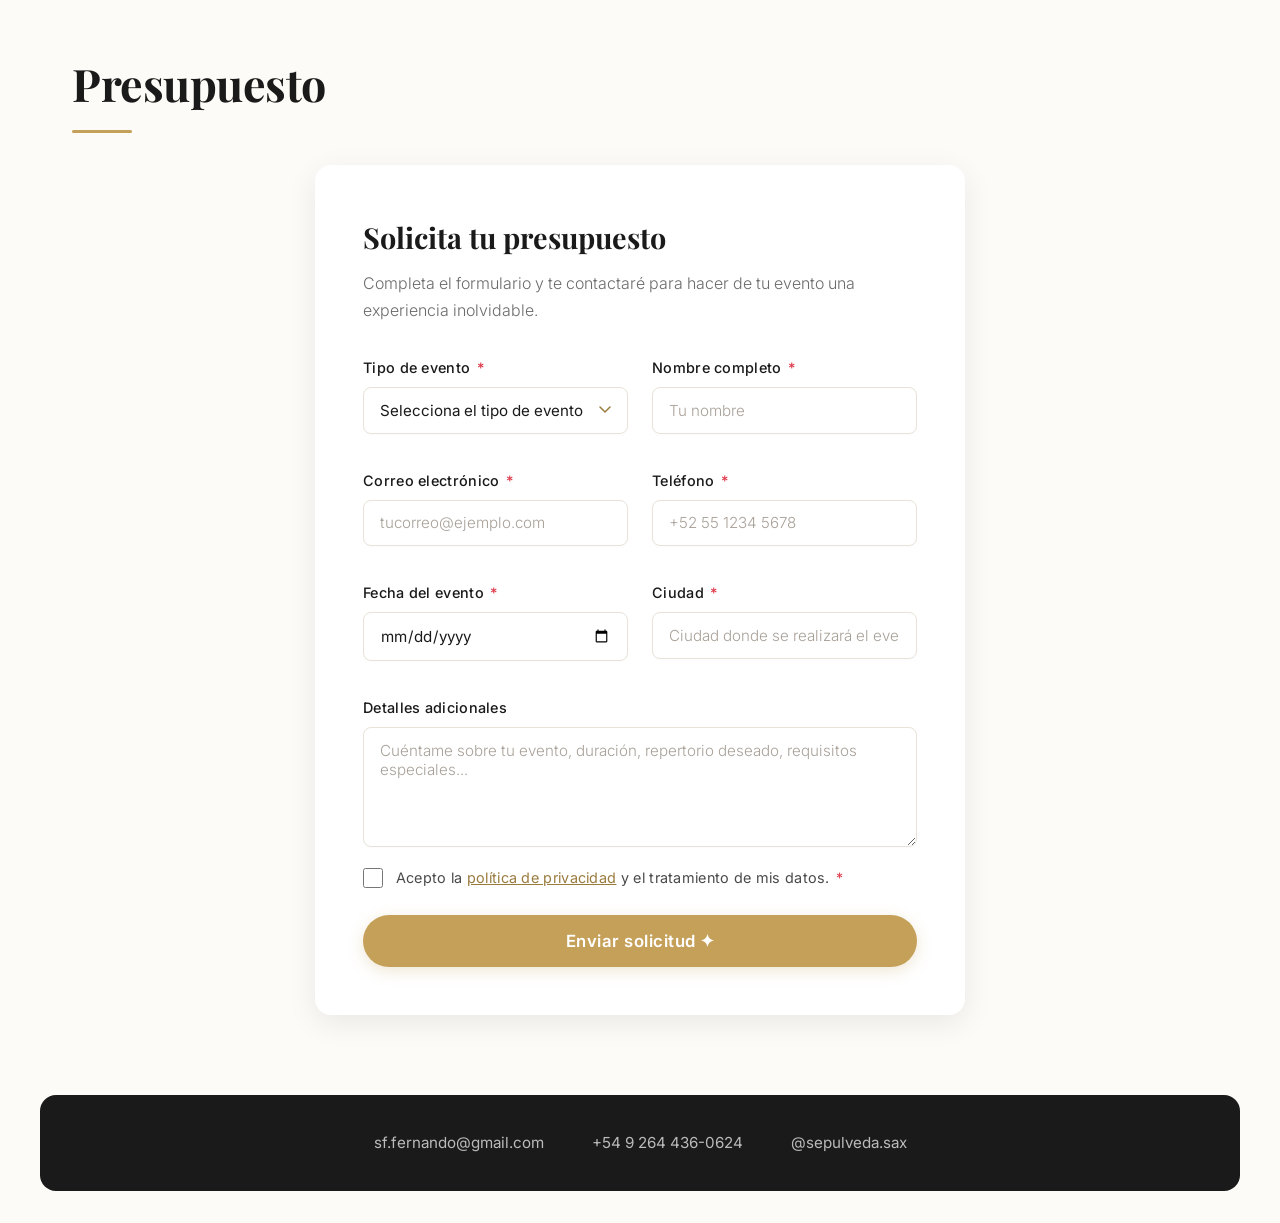
==== commit 821f9f62: "Update index.html" ====
--- a/index.html
+++ b/index.html
@@ -91,7 +91,7 @@
         <div class="section-divider"></div>
 
         <!-- ===== FORMULARIO DE PRESUPUESTO ===== -->
-        <<form class="presupuesto-form" action="https://formspree.io" method="POST">
+        <form class="presupuesto-form" action="https://formspree.io" method="POST">
             <h3 style="font-family: 'Playfair Display', serif; font-size: 1.8rem; color: var(--oscuro); margin-bottom: 0.5rem;">
                 <span class="lang-es">Solicita tu presupuesto</span>
                 <span class="lang-en" style="display:none;">Request your quote</span>
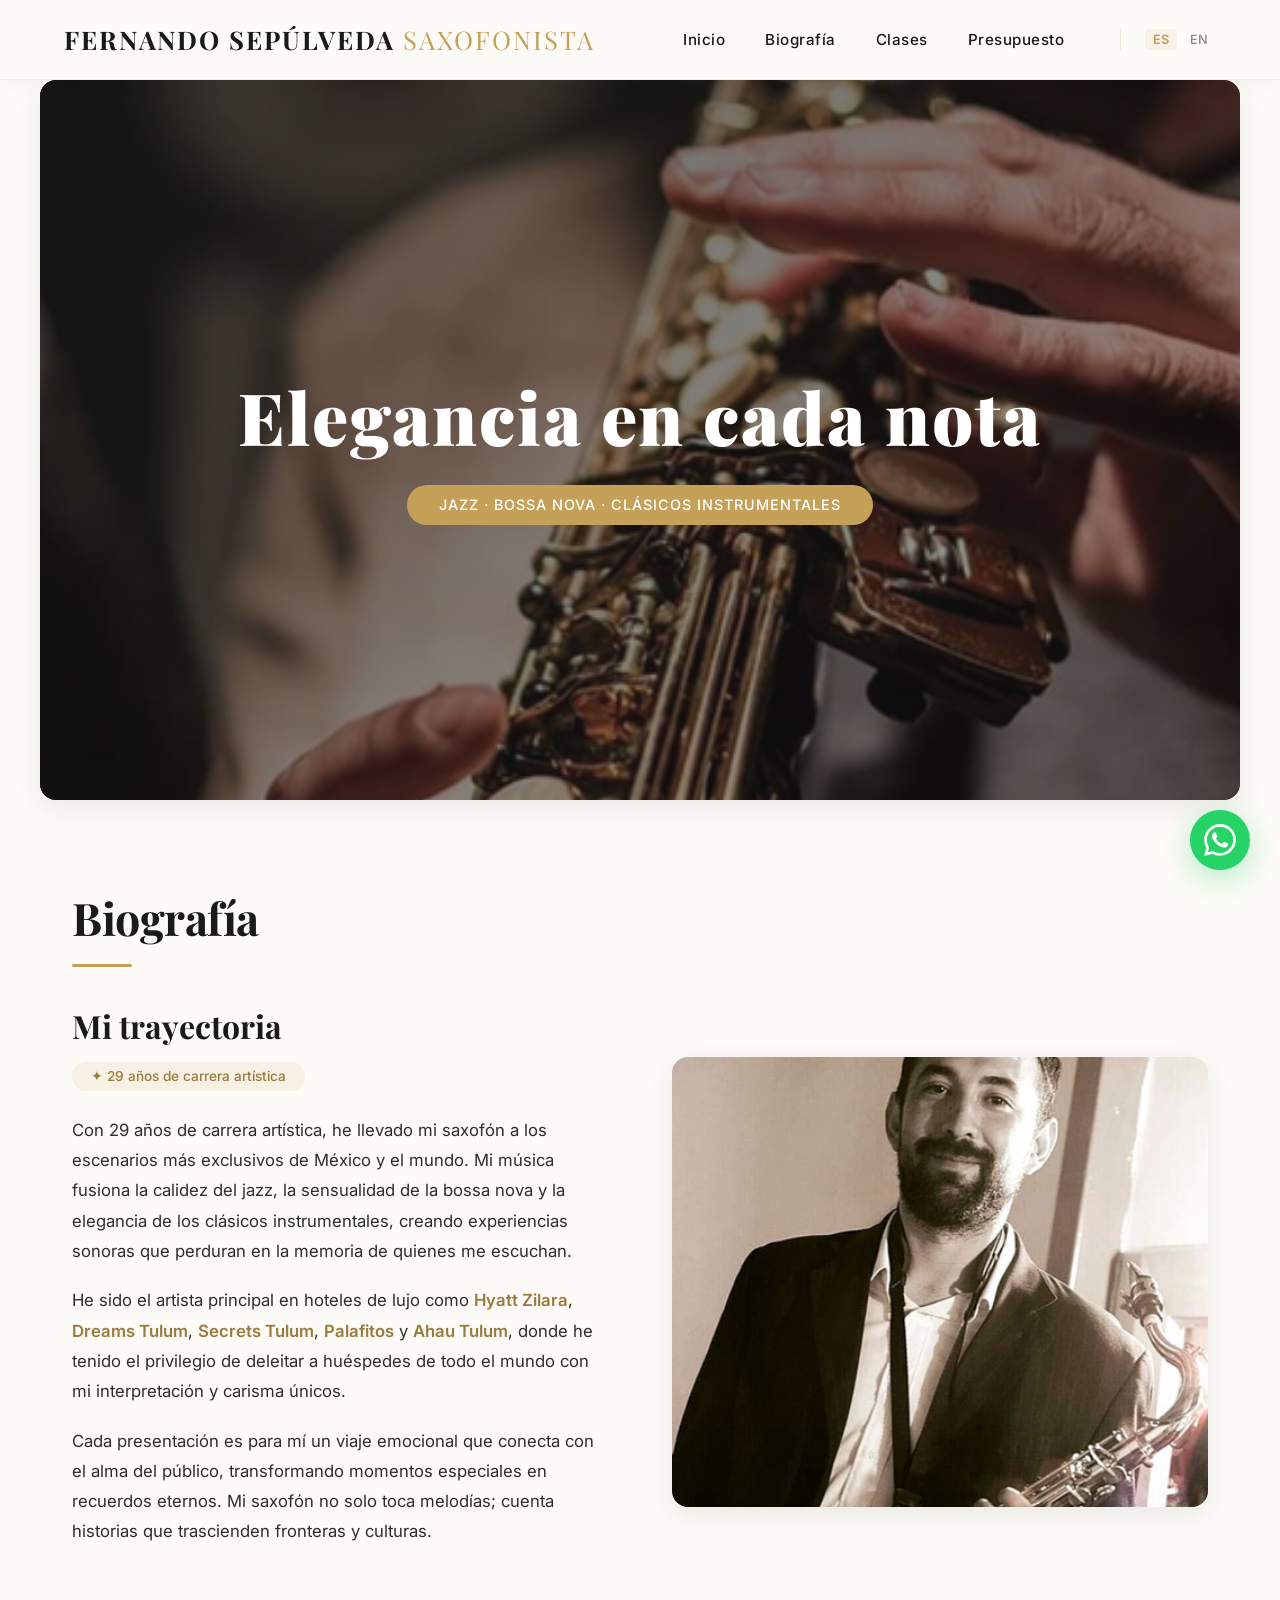
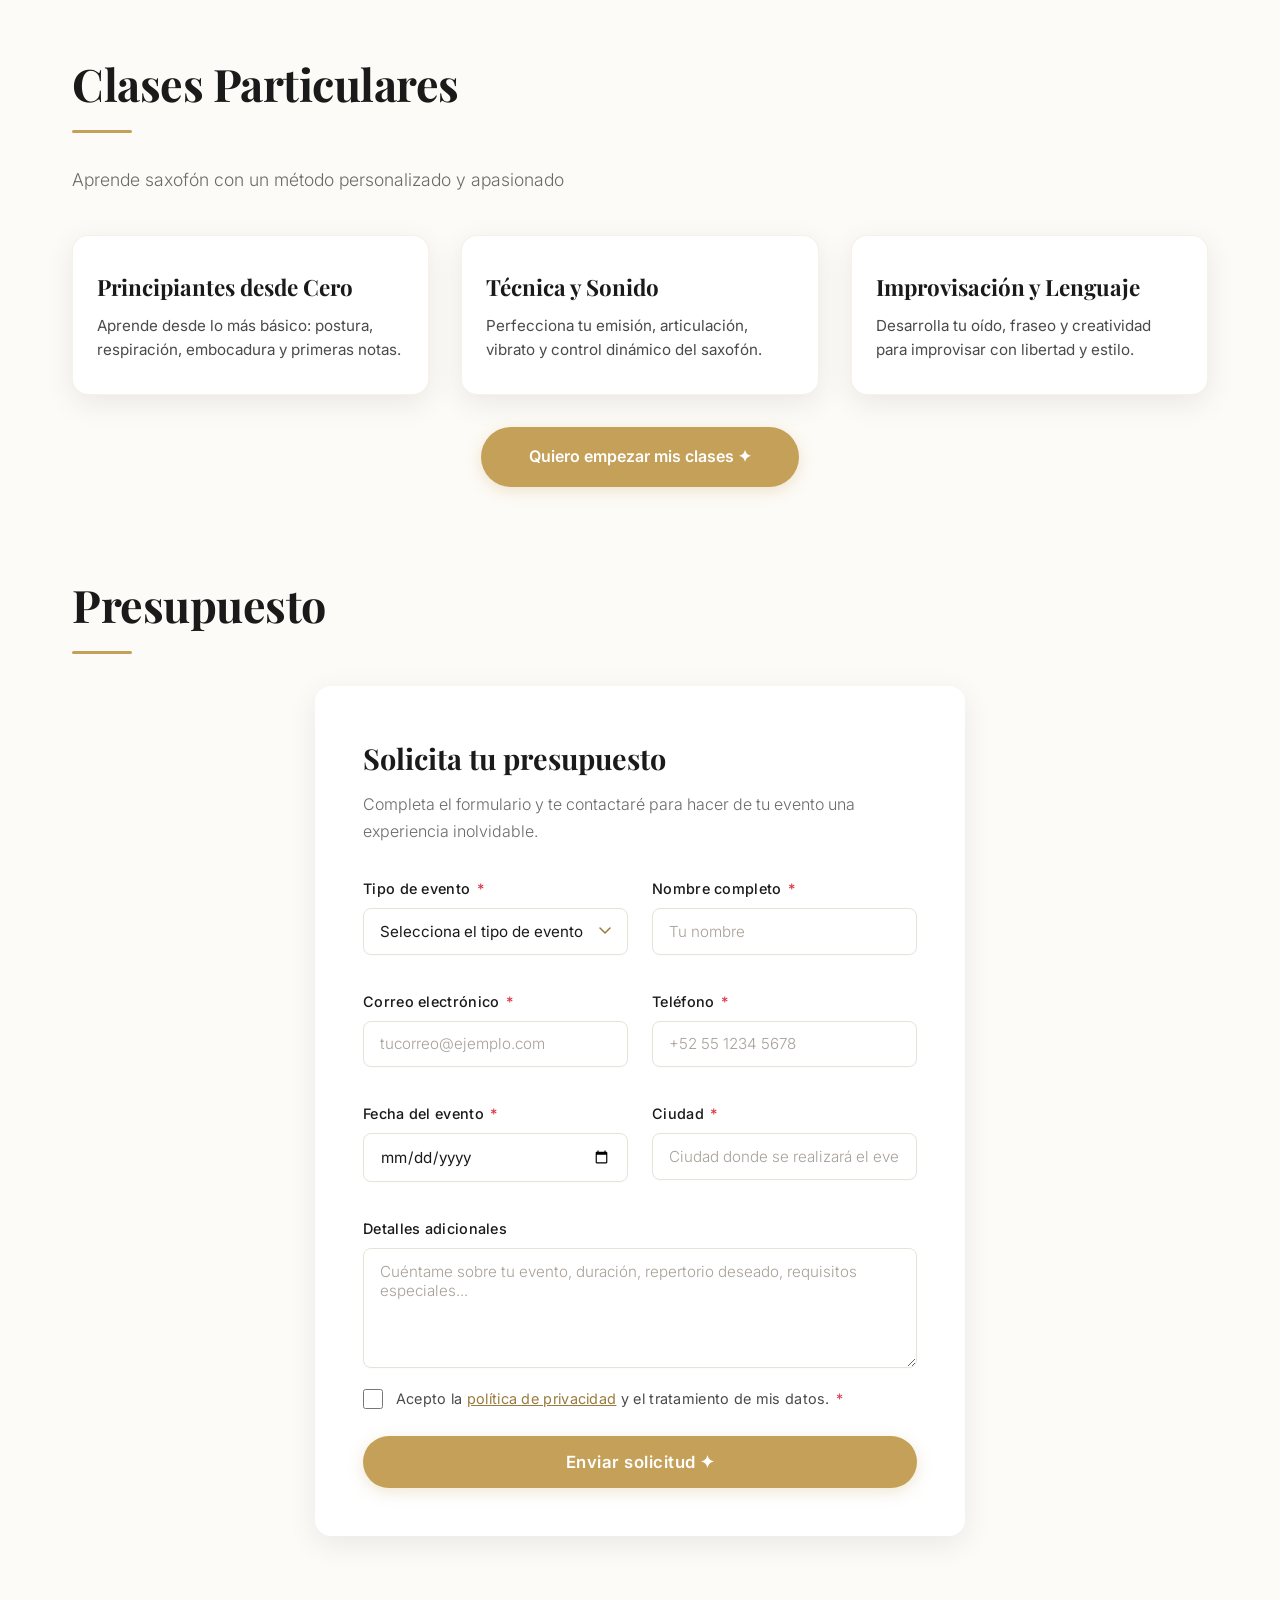
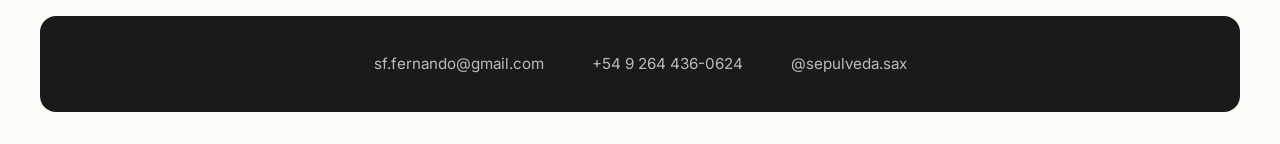
==== commit fd551377: "Update index.html" ====
--- a/index.html
+++ b/index.html
@@ -19,6 +19,10 @@
             <a href="#biografia">
                 <span class="lang-es">Biografía</span>
                 <span class="lang-en" style="display:none;">Biography</span>
+            </a>
+            <a href="#clases">
+                <span class="lang-es">Clases</span>
+                <span class="lang-en" style="display:none;">Lessons</span>
             </a>
             <a href="#presupuesto">
                 <span class="lang-es">Presupuesto</span>
@@ -79,6 +83,59 @@
             </div>
             <!-- Después la imagen (bio-image) -->
             <div class="bio-image"></div>
+        </div>
+    </section>
+
+    <!-- ===== SECCIÓN CLASES DE SAXOFÓN ===== -->
+    <section id="clases">
+        <h2 class="section-title">
+            <span class="lang-es">Clases Particulares</span>
+            <span class="lang-en" style="display:none;">Private Lessons</span>
+        </h2>
+        <div class="section-divider"></div>
+        <p class="section-subtitle">
+            <span class="lang-es">Aprende saxofón con un método personalizado y apasionado</span>
+            <span class="lang-en" style="display:none;">Learn saxophone with a personalized and passionate method</span>
+        </p>
+
+        <div class="clases-grid" style="display: grid; grid-template-columns: repeat(auto-fit, minmax(240px, 1fr)); gap: 2rem; margin: 2rem 0;">
+            <div style="background: var(--blanco); padding: 2rem 1.5rem; border-radius: var(--radius); border: 1px solid rgba(197, 160, 89, 0.15); box-shadow: var(--shadow); transition: var(--transition);">
+                <h3 style="font-family: 'Playfair Display', serif; font-size: 1.4rem; color: var(--oscuro); margin-bottom: 0.5rem;">
+                    <span class="lang-es">Principiantes desde Cero</span>
+                    <span class="lang-en" style="display:none;">Beginners from Scratch</span>
+                </h3>
+                <p style="color: #4A4A4A; font-size: 0.95rem; line-height: 1.6;">
+                    <span class="lang-es">Aprende desde lo más básico: postura, respiración, embocadura y primeras notas.</span>
+                    <span class="lang-en" style="display:none;">Learn from the very basics: posture, breathing, embouchure, and first notes.</span>
+                </p>
+            </div>
+            <div style="background: var(--blanco); padding: 2rem 1.5rem; border-radius: var(--radius); border: 1px solid rgba(197, 160, 89, 0.15); box-shadow: var(--shadow); transition: var(--transition);">
+                <h3 style="font-family: 'Playfair Display', serif; font-size: 1.4rem; color: var(--oscuro); margin-bottom: 0.5rem;">
+                    <span class="lang-es">Técnica y Sonido</span>
+                    <span class="lang-en" style="display:none;">Technique &amp; Sound</span>
+                </h3>
+                <p style="color: #4A4A4A; font-size: 0.95rem; line-height: 1.6;">
+                    <span class="lang-es">Perfecciona tu emisión, articulación, vibrato y control dinámico del saxofón.</span>
+                    <span class="lang-en" style="display:none;">Perfect your tone, articulation, vibrato, and dynamic control on the saxophone.</span>
+                </p>
+            </div>
+            <div style="background: var(--blanco); padding: 2rem 1.5rem; border-radius: var(--radius); border: 1px solid rgba(197, 160, 89, 0.15); box-shadow: var(--shadow); transition: var(--transition);">
+                <h3 style="font-family: 'Playfair Display', serif; font-size: 1.4rem; color: var(--oscuro); margin-bottom: 0.5rem;">
+                    <span class="lang-es">Improvisación y Lenguaje</span>
+                    <span class="lang-en" style="display:none;">Improvisation &amp; Language</span>
+                </h3>
+                <p style="color: #4A4A4A; font-size: 0.95rem; line-height: 1.6;">
+                    <span class="lang-es">Desarrolla tu oído, fraseo y creatividad para improvisar con libertad y estilo.</span>
+                    <span class="lang-en" style="display:none;">Develop your ear, phrasing, and creativity to improvise freely and with style.</span>
+                </p>
+            </div>
+        </div>
+
+        <div style="text-align: center; margin: 2rem 0 1rem 0;">
+            <a href="https://wa.me/5492644360624?text=Hola%20Fernando%2C%20me%20encantar%C3%ADa%20tomar%20clases%20de%20saxof%C3%B3n%20con%20vos" target="_blank" class="btn-clases" style="display: inline-block; background: var(--dorado); color: var(--blanco); padding: 1rem 3rem; border-radius: 30px; text-decoration: none; font-weight: 600; font-size: 1rem; transition: var(--transition); font-family: 'Inter', sans-serif; box-shadow: 0 4px 15px rgba(197, 160, 89, 0.25);">
+                <span class="lang-es">Quiero empezar mis clases ✦</span>
+                <span class="lang-en" style="display:none;">I want to start my lessons ✦</span>
+            </a>
         </div>
     </section>
 
--- a/styles.css
+++ b/styles.css
@@ -253,7 +253,7 @@
     min-height: 450px;
     flex: 1;
     border-radius: var(--radius);
-    background: url('perfil1.PNG') center top / cover no-repeat;
+    background: url('perfil1.png') center top / cover no-repeat;
     box-shadow: var(--shadow);
     transition: var(--transition);
     order: 2;
